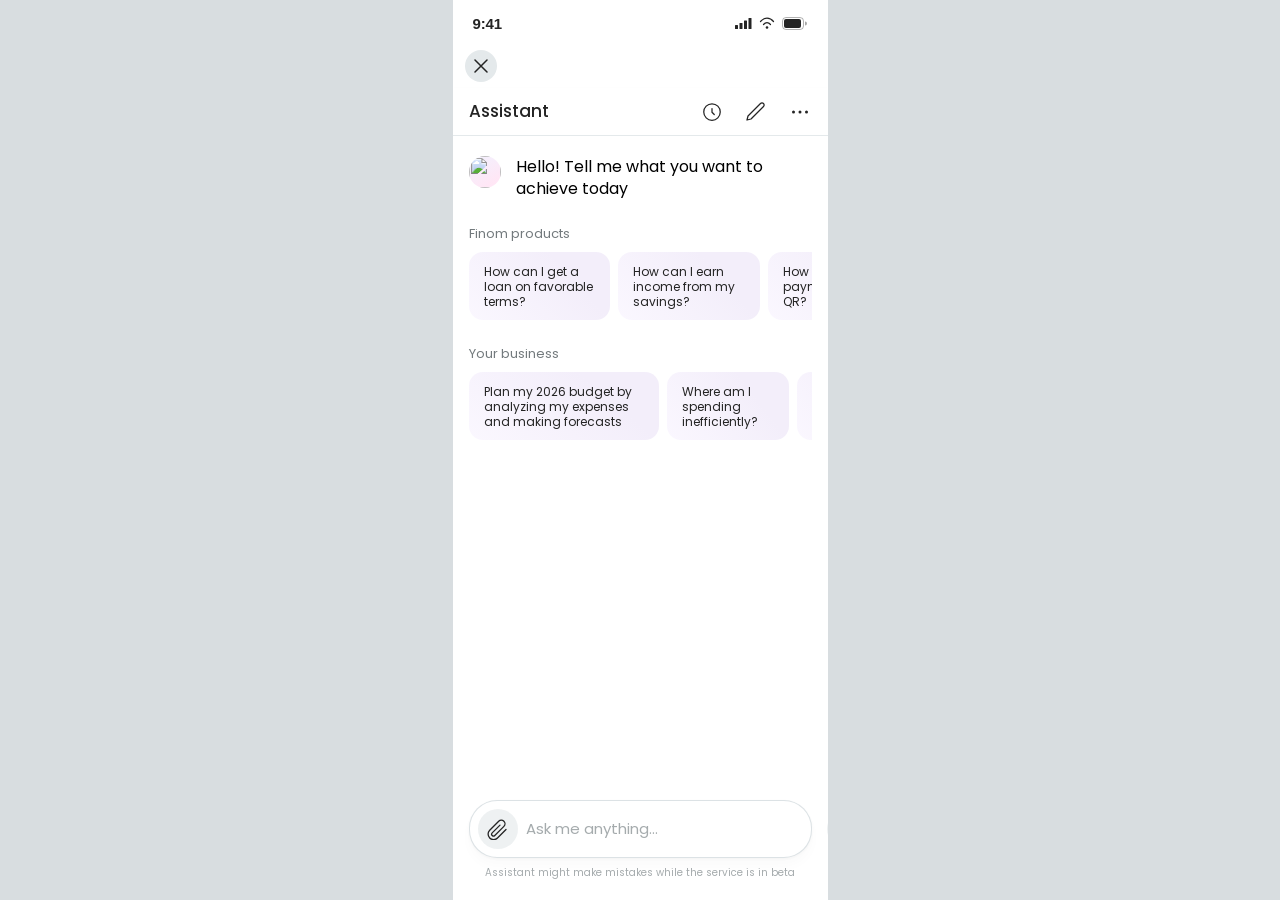
==== ai.html @ 4995c4dc "assistant-answers" ====
<!DOCTYPE html>
<html lang="en">
<head>
  <meta charset="UTF-8">
  <meta name="viewport" content="width=375, initial-scale=1.0, maximum-scale=1.0">
  <title>Finom – AI Assistant</title>
  <link href="https://fonts.googleapis.com/css2?family=Poppins:wght@400;500;600&display=swap" rel="stylesheet">
  <style>
    *, *::before, *::after { box-sizing: border-box; margin: 0; padding: 0; }

    body {
      background: #d8dde0;
      display: flex;
      justify-content: center;
      min-height: 100vh;
      font-family: 'Poppins', sans-serif;
    }

    .screen {
      width: 375px;
      background: #fff;
      height: 100vh;
      position: relative;
      display: flex;
      flex-direction: column;
      overflow: hidden;
    }

    /* ── Status bar ───────────────────────────────────────────── */
    .status-bar {
      background: #fff;
      display: flex;
      justify-content: space-between;
      align-items: center;
      padding: 14px 20px 12px 20px;
      height: 44px;
      flex-shrink: 0;
    }
    .status-time {
      font-family: -apple-system, 'SF Pro Text', sans-serif;
      font-size: 15px;
      font-weight: 600;
      color: #242424;
      letter-spacing: -0.165px;
    }
    .status-icons { display: flex; align-items: center; gap: 7px; }

    /* ── Nav top (close button row) ───────────────────────────── */
    .nav-top {
      background: #fff;
      height: 44px;
      display: flex;
      align-items: center;
      padding: 0 12px;
      flex-shrink: 0;
    }
    .close-btn {
      width: 32px;
      height: 32px;
      border-radius: 50%;
      background: rgba(37, 78, 92, 0.12);
      border: none;
      cursor: pointer;
      display: flex;
      align-items: center;
      justify-content: center;
      flex-shrink: 0;
    }

    /* ── Chat top menu ────────────────────────────────────────── */
    .chat-top-menu {
      background: #fff;
      height: 48px;
      display: flex;
      align-items: center;
      justify-content: space-between;
      padding: 0 16px;
      border-bottom: 1px solid rgba(37, 78, 92, 0.12);
      box-shadow: 0px 1px 3px rgba(0,0,0,0.03), 0px 8px 12px rgba(0,0,0,0.02);
      flex-shrink: 0;
    }
    .chat-title {
      font-size: 17px;
      font-weight: 500;
      color: #242424;
      line-height: 1;
    }
    .chat-menu-icons {
      display: flex;
      align-items: center;
      gap: 20px;
    }
    .chat-menu-icon {
      width: 24px;
      height: 24px;
      display: flex;
      align-items: center;
      justify-content: center;
      cursor: pointer;
      flex-shrink: 0;
      color: #242424;
    }

    /* ── Chat area ────────────────────────────────────────────── */
    .chat-area {
      flex: 1;
      overflow-y: auto;
      padding: 20px 16px 8px;
      display: flex;
      flex-direction: column;
      gap: 8px;
      background: #fff;
    }

    /* ── Welcome state ────────────────────────────────────────── */
    .welcome-state {
      display: flex;
      flex-direction: column;
    }
    .welcome-row {
      display: flex;
      align-items: flex-start;
      gap: 15px;
      margin-bottom: 4px;
    }
    .ai-icon {
      width: 32px;
      height: 32px;
      border-radius: 16.3px;
      background: linear-gradient(150.25deg, rgba(169, 142, 242, 0.13) 12.44%, rgba(254, 66, 180, 0.13) 78.41%);
      display: flex;
      align-items: center;
      justify-content: center;
      flex-shrink: 0;
    }
    .welcome-greeting-text {
      font-size: 16px;
      font-weight: 400;
      color: #000;
      line-height: 22px;
      max-width: 283px;
    }

    /* ── Prompt sections ──────────────────────────────────────── */
    .prompt-section {
      margin-top: 20px;
    }
    .prompt-section-label {
      font-size: 13px;
      font-weight: 400;
      color: rgba(36, 47, 51, 0.64);
      line-height: 20px;
      margin-bottom: 8px;
    }
    .prompt-cards-scroll {
      display: flex;
      flex-direction: row;
      gap: 8px;
      overflow-x: auto;
      padding-bottom: 4px;
      -ms-overflow-style: none;
      scrollbar-width: none;
    }
    .prompt-cards-scroll::-webkit-scrollbar { display: none; }

    .prompt-card {
      background: #fff;
      border: none;
      border-radius: 14px;
      width: 141.5px;
      min-width: 141.5px;
      height: 68px;
      padding: 0 15px;
      font-family: 'Poppins', sans-serif;
      font-size: 12px;
      font-weight: 400;
      color: #242424;
      line-height: 15px;
      text-align: left;
      cursor: pointer;
      flex-shrink: 0;
      box-shadow: 0px 1px 3px rgba(0,0,0,0.05), 0px 8px 12px rgba(0,0,0,0.03);
      transition: background 0.15s;
      display: flex;
      align-items: center;
    }
    .prompt-card--gradient-228 {
      background: linear-gradient(228.33deg, rgb(243, 238, 250) 30.155%, rgb(251, 248, 255) 105.17%);
      box-shadow: none;
    }
    .prompt-card--gradient-220 {
      background: linear-gradient(219.92deg, rgb(243, 238, 250) 30.155%, rgb(251, 248, 255) 105.17%);
      box-shadow: none;
    }
    .prompt-card--gradient-232 {
      background: linear-gradient(232.50deg, rgb(243, 238, 250) 30.155%, rgb(251, 248, 255) 105.17%);
      box-shadow: none;
    }
    .prompt-card--wide {
      width: 190px;
      min-width: 190px;
    }
    .prompt-card--medium {
      width: 122px;
      min-width: 122px;
    }
    .prompt-card:active { background: rgba(37, 78, 92, 0.04); }

    /* ── Chat messages ────────────────────────────────────────── */
    .chat-msg { display: flex; }
    .chat-msg--user { justify-content: flex-end; }
    .chat-msg--assistant { justify-content: flex-start; }
    .chat-msg--tool { justify-content: center; }

    .chat-bubble {
      max-width: 85%;
      padding: 10px 14px;
      border-radius: 18px;
      font-size: 14px;
      line-height: 20px;
      word-wrap: break-word;
    }
    .chat-bubble--user {
      background: #242424;
      color: #fff;
      border-bottom-right-radius: 6px;
    }
    .chat-bubble--assistant {
      background: #fff;
      color: #242424;
      border-bottom-left-radius: 6px;
      box-shadow: 0px 1px 3px rgba(0,0,0,0.05), 0px 4px 8px rgba(0,0,0,0.03);
    }
    .chat-bubble--error {
      background: rgba(231,76,60,0.1);
      color: #e74c3c;
      border-bottom-left-radius: 6px;
    }

    /* ── Tool indicators ──────────────────────────────────────── */
    .tool-indicator {
      display: inline-flex;
      align-items: center;
      gap: 8px;
      background: rgba(169,142,242,0.12);
      border-radius: 12px;
      padding: 6px 12px;
      font-size: 12px;
      color: rgba(36,47,51,0.64);
    }
    .tool-indicator__spinner {
      width: 12px;
      height: 12px;
      border: 2px solid rgba(169,142,242,0.3);
      border-top-color: #9b59b6;
      border-radius: 50%;
      animation: spin 0.8s linear infinite;
    }
    @keyframes spin { to { transform: rotate(360deg); } }

    .tool-result-pill {
      display: inline-flex;
      align-items: center;
      gap: 4px;
      background: rgba(47,168,79,0.1);
      border-radius: 12px;
      padding: 4px 12px;
      font-size: 12px;
      color: #2fa84f;
    }

    /* ── Typing indicator ─────────────────────────────────────── */
    .chat-bubble--typing {
      display: flex;
      align-items: center;
      gap: 4px;
      padding: 14px 18px;
    }
    .typing-dot {
      width: 8px;
      height: 8px;
      border-radius: 50%;
      background: rgba(36,47,51,0.25);
      animation: typingBounce 1.2s ease-in-out infinite;
    }
    .typing-dot:nth-child(2) { animation-delay: 0.15s; }
    .typing-dot:nth-child(3) { animation-delay: 0.3s; }
    @keyframes typingBounce {
      0%, 60%, 100% { transform: translateY(0); opacity: 0.4; }
      30% { transform: translateY(-6px); opacity: 1; }
    }

    /* ── Rich content inside bubbles ──────────────────────────── */
    .rich-text {
      margin: 4px 0;
      font-size: 14px;
      line-height: 20px;
    }
    .rich-card {
      background: rgba(37,78,92,0.06);
      border-radius: 14px;
      padding: 12px;
      margin: 6px 0;
    }
    .rich-card__title {
      font-size: 14px;
      font-weight: 600;
      color: #242424;
      margin-bottom: 6px;
    }
    .rich-card__subtitle {
      font-size: 12px;
      color: rgba(36,47,51,0.64);
      margin-bottom: 6px;
    }
    .rich-card__field {
      display: flex;
      justify-content: space-between;
      align-items: center;
      padding: 4px 0;
    }
    .rich-card__field + .rich-card__field {
      border-top: 1px solid rgba(36,47,51,0.06);
    }
    .rich-card__field-label {
      font-size: 13px;
      color: rgba(36,47,51,0.64);
    }
    .rich-card__field-value {
      font-size: 13px;
      font-weight: 500;
      color: #242424;
    }

    .rich-list { margin: 6px 0; }
    .rich-list__item {
      display: flex;
      align-items: center;
      justify-content: space-between;
      gap: 8px;
      padding: 6px 0;
    }
    .rich-list__item + .rich-list__item {
      border-top: 1px solid rgba(36,47,51,0.06);
    }
    .rich-list__info { flex: 1; min-width: 0; }
    .rich-list__title {
      font-size: 13px;
      font-weight: 500;
      color: #242424;
      white-space: nowrap;
      overflow: hidden;
      text-overflow: ellipsis;
    }
    .rich-list__sub {
      font-size: 11px;
      color: rgba(36,47,51,0.45);
    }
    .rich-list__trailing {
      font-size: 13px;
      font-weight: 500;
      color: #242424;
      white-space: nowrap;
      flex-shrink: 0;
    }
    .rich-list__badge {
      font-size: 11px;
      font-weight: 500;
      white-space: nowrap;
      flex-shrink: 0;
    }

    .rich-link {
      display: inline-block;
      color: #1a7aff;
      font-size: 13px;
      font-weight: 500;
      text-decoration: none;
      margin: 4px 0;
    }

    .rich-action {
      display: inline-flex;
      align-items: center;
      gap: 6px;
      background: rgba(37,78,92,0.1);
      border: none;
      border-radius: 12px;
      padding: 8px 14px;
      font-size: 13px;
      font-weight: 500;
      color: #242424;
      cursor: pointer;
      font-family: 'Poppins', sans-serif;
      margin-top: 6px;
      transition: background 0.15s;
    }
    .rich-action:active { background: rgba(37,78,92,0.18); }

    .rich-image {
      margin: 8px 0;
      border-radius: 12px;
      overflow: hidden;
    }
    .rich-image img {
      display: block;
      width: 100%;
      height: auto;
    }
    .rich-markdown {
      margin: 6px 0;
      font-size: 13px;
      line-height: 19px;
      color: #242424;
    }
    .rich-markdown__text {
      margin: 4px 0;
    }
    .rich-markdown__bullet {
      display: flex;
      gap: 8px;
      padding: 2px 0;
    }
    .rich-markdown__dot {
      color: rgba(36,47,51,0.45);
      flex-shrink: 0;
    }

    /* ── Composer ──────────────────────────────────────────────── */
    .composer {
      flex-shrink: 0;
      padding: 8px 16px 16px;
      background: #fff;
    }
    .composer-inner {
      display: flex;
      align-items: center;
      gap: 8px;
      background: #fff;
      border: 1px solid rgba(37, 78, 92, 0.16);
      border-radius: 28px;
      padding: 8px;
      box-shadow: 0px 1px 3px rgba(0,0,0,0.03), 0px 8px 12px rgba(0,0,0,0.02);
    }
    .attach-btn {
      width: 40px;
      height: 40px;
      border-radius: 20px;
      background: rgba(37, 78, 92, 0.08);
      border: none;
      cursor: pointer;
      display: flex;
      align-items: center;
      justify-content: center;
      flex-shrink: 0;
      color: #242424;
    }
    .composer-input {
      flex: 1;
      border: none;
      outline: none;
      font-size: 15px;
      font-family: 'Poppins', sans-serif;
      color: #242424;
      background: transparent;
      line-height: 20px;
    }
    .composer-input::placeholder { color: rgba(31, 46, 51, 0.4); }
    .send-btn {
      width: 40px;
      height: 40px;
      border-radius: 20px;
      background: rgba(37, 78, 92, 0.08);
      border: none;
      cursor: pointer;
      display: flex;
      align-items: center;
      justify-content: center;
      flex-shrink: 0;
      color: rgba(37, 78, 92, 0.4);
      transition: background 0.15s, color 0.15s;
    }
    .send-btn:not(:disabled) {
      background: #0b002e;
      color: #fff;
      cursor: pointer;
    }
    .send-btn:disabled {
      cursor: default;
    }
    .composer-disclaimer {
      font-size: 10px;
      color: rgba(31, 46, 51, 0.4);
      text-align: center;
      padding: 8px 0 4px;
      line-height: 14px;
    }

    /* ── History overlay ─────────────────────────────────────── */
    .history-overlay {
      position: absolute;
      inset: 0;
      background: #fff;
      z-index: 100;
      display: none;
      flex-direction: column;
      overflow: hidden;
    }
    .history-overlay.is-visible { display: flex; }

    .history-top-menu {
      background: #fff;
      height: 48px;
      display: flex;
      align-items: center;
      justify-content: space-between;
      padding: 0 16px;
      border-bottom: 1px solid rgba(37, 78, 92, 0.12);
      box-shadow: 0px 1px 3px rgba(0,0,0,0.03), 0px 8px 12px rgba(0,0,0,0.02);
      flex-shrink: 0;
    }
    .history-back {
      display: flex;
      align-items: center;
      gap: 16px;
      cursor: pointer;
      background: none;
      border: none;
      padding: 0;
    }
    .history-back-title {
      font-size: 17px;
      font-weight: 500;
      color: #242424;
      line-height: 1;
      font-family: 'Poppins', sans-serif;
    }
    .history-new-chat-icon {
      width: 24px;
      height: 24px;
      display: flex;
      align-items: center;
      justify-content: center;
      cursor: pointer;
      color: #242424;
    }

    .history-list {
      flex: 1;
      overflow-y: auto;
      padding: 16px 0;
    }
    .history-section-divider {
      height: 1px;
      background: rgba(37, 78, 92, 0.12);
      margin: 12px 16px;
    }
    .history-item {
      display: flex;
      align-items: center;
      gap: 12px;
      padding: 16px;
      border-radius: 12px;
      cursor: pointer;
      transition: background 0.15s;
    }
    .history-item:active { background: rgba(37, 78, 92, 0.04); }

    .history-item__info {
      flex: 1;
      min-width: 0;
      display: flex;
      align-items: center;
      gap: 8px;
    }
    .history-item__name {
      font-size: 15px;
      font-weight: 400;
      color: #242424;
      line-height: 24px;
      overflow: hidden;
      text-overflow: ellipsis;
      white-space: nowrap;
      flex-shrink: 1;
      min-width: 0;
    }
    .history-item__name--active {
      font-weight: 500;
    }
    .history-item__tag {
      background: rgba(74, 116, 255, 0.24);
      border-radius: 8px;
      padding: 3px 6px;
      font-size: 10px;
      font-weight: 500;
      color: #4a74ff;
      white-space: nowrap;
      flex-shrink: 0;
    }
    .history-item__right {
      display: flex;
      align-items: center;
      gap: 16px;
      flex-shrink: 0;
    }
    .history-item__badge {
      width: 8px;
      height: 8px;
      border-radius: 10px;
      background: #fe42b4;
    }
    .history-item__more {
      width: 24px;
      height: 24px;
      display: flex;
      align-items: center;
      justify-content: center;
      color: #242424;
    }

    .history-empty {
      flex: 1;
      display: flex;
      flex-direction: column;
      align-items: center;
      justify-content: center;
      gap: 8px;
      color: rgba(36, 47, 51, 0.45);
      font-size: 14px;
    }
    .history-empty svg { opacity: 0.3; }
  </style>
</head>
<body>
<div class="screen">

  <!-- STATUS BAR -->
  <div class="status-bar">
    <span class="status-time">9:41</span>
    <div class="status-icons">
      <svg width="17" height="11" viewBox="0 0 17 11" fill="none">
        <rect x="0" y="7" width="3" height="4" rx="0.5" fill="#242424"/>
        <rect x="4.5" y="5" width="3" height="6" rx="0.5" fill="#242424"/>
        <rect x="9" y="2.5" width="3" height="8.5" rx="0.5" fill="#242424"/>
        <rect x="13.5" y="0" width="3" height="11" rx="0.5" fill="#242424"/>
      </svg>
      <svg width="16" height="12" viewBox="0 0 16 12" fill="none">
        <circle cx="8" cy="10.5" r="1.3" fill="#242424"/>
        <path d="M4.5 7.5C5.6 6.2 6.7 5.6 8 5.6s2.4.6 3.5 1.9" stroke="#242424" stroke-width="1.2" stroke-linecap="round" fill="none"/>
        <path d="M1.5 4.5C3.2 2.4 5.5 1.2 8 1.2s4.8 1.2 6.5 3.3" stroke="#242424" stroke-width="1.2" stroke-linecap="round" fill="none"/>
      </svg>
      <svg width="26" height="13" viewBox="0 0 26 13" fill="none">
        <rect x="0.5" y="0.5" width="21" height="12" rx="3.5" stroke="#242424" stroke-opacity="0.35"/>
        <rect x="2" y="2" width="17" height="9" rx="2" fill="#242424"/>
        <path d="M23 4.5v4a2 2 0 000-4z" fill="#242424" fill-opacity="0.4"/>
      </svg>
    </div>
  </div>

  <!-- NAV TOP (close button) -->
  <div class="nav-top">
    <button class="close-btn" id="back-btn">
      <svg width="14" height="14" viewBox="0 0 14 14" fill="none">
        <path d="M1 1l12 12M13 1L1 13" stroke="#242424" stroke-width="1.5" stroke-linecap="round"/>
      </svg>
    </button>
  </div>

  <!-- CHAT TOP MENU -->
  <div class="chat-top-menu">
    <span class="chat-title">Assistant</span>
    <div class="chat-menu-icons">
      <!-- History / clock -->
      <div class="chat-menu-icon" id="history-btn">
        <svg width="24" height="24" viewBox="0 0 24 24" fill="none">
          <circle cx="12" cy="12" r="8.25" stroke="#242424" stroke-width="1.25"/>
          <path d="M12 8.5v3.75l2.25 2.25" stroke="#242424" stroke-width="1.25" stroke-linecap="round" stroke-linejoin="round"/>
        </svg>
      </div>
      <!-- Edit / pencil — starts new chat -->
      <div class="chat-menu-icon" id="new-chat-btn">
        <svg width="24" height="24" viewBox="0 0 24 24" fill="none">
          <path d="M16.5 3.5a2.121 2.121 0 013 3L7 19l-4 1 1-4L16.5 3.5z" stroke="#242424" stroke-width="1.25" stroke-linejoin="round"/>
        </svg>
      </div>
      <!-- More / ellipsis -->
      <div class="chat-menu-icon" id="more-btn">
        <svg width="24" height="24" viewBox="0 0 24 24" fill="none">
          <circle cx="5.5" cy="12" r="1.5" fill="#242424"/>
          <circle cx="12" cy="12" r="1.5" fill="#242424"/>
          <circle cx="18.5" cy="12" r="1.5" fill="#242424"/>
        </svg>
      </div>
    </div>
  </div>

  <!-- CHAT AREA -->
  <div class="chat-area" id="chat-area">

    <!-- Welcome state -->
    <div class="welcome-state" id="welcome-state">

      <!-- Greeting row -->
      <div class="welcome-row">
        <img class="ai-icon" src="https://www.figma.com/api/mcp/asset/6f43660a-98ba-4af8-8f41-0407f8de1122" alt="" style="object-fit:cover;">
        <p class="welcome-greeting-text" id="welcome-greeting">Hello! Tell me what you want to achieve today</p>
      </div>

      <!-- Finom products -->
      <div class="prompt-section">
        <p class="prompt-section-label">Finom products</p>
        <div class="prompt-cards-scroll">
          <button class="suggestion-chip prompt-card prompt-card--gradient-228" data-query="How can I get a loan on favorable terms?">How can I get a loan on favorable terms?</button>
          <button class="suggestion-chip prompt-card prompt-card--gradient-228" data-query="How can I earn income from my savings?">How can I earn income from my savings?</button>
          <button class="suggestion-chip prompt-card prompt-card--gradient-228" data-query="How can I accept payments via QR?">How can I accept payments via QR?</button>
        </div>
      </div>

      <!-- Your business -->
      <div class="prompt-section">
        <p class="prompt-section-label">Your business</p>
        <div class="prompt-cards-scroll">
          <button class="suggestion-chip prompt-card prompt-card--wide prompt-card--gradient-220" data-query="Plan my 2026 budget by analyzing my expenses and making forecasts">Plan my 2026 budget by analyzing my expenses and making forecasts</button>
          <button class="suggestion-chip prompt-card prompt-card--medium prompt-card--gradient-232" data-query="Where am I spending inefficiently?">Where am I spending inefficiently?</button>
          <button class="suggestion-chip prompt-card prompt-card--medium prompt-card--gradient-232" data-query="How can I save money on cards?">How can I save money on cards?</button>
        </div>
      </div>

    </div>

  </div>

  <!-- HISTORY OVERLAY -->
  <div class="history-overlay" id="history-overlay">
    <!-- Reuse status bar -->
    <div class="status-bar">
      <span class="status-time">9:41</span>
      <div class="status-icons">
        <svg width="17" height="11" viewBox="0 0 17 11" fill="none">
          <rect x="0" y="7" width="3" height="4" rx="0.5" fill="#242424"/>
          <rect x="4.5" y="5" width="3" height="6" rx="0.5" fill="#242424"/>
          <rect x="9" y="2.5" width="3" height="8.5" rx="0.5" fill="#242424"/>
          <rect x="13.5" y="0" width="3" height="11" rx="0.5" fill="#242424"/>
        </svg>
        <svg width="16" height="12" viewBox="0 0 16 12" fill="none">
          <circle cx="8" cy="10.5" r="1.3" fill="#242424"/>
          <path d="M4.5 7.5C5.6 6.2 6.7 5.6 8 5.6s2.4.6 3.5 1.9" stroke="#242424" stroke-width="1.2" stroke-linecap="round" fill="none"/>
          <path d="M1.5 4.5C3.2 2.4 5.5 1.2 8 1.2s4.8 1.2 6.5 3.3" stroke="#242424" stroke-width="1.2" stroke-linecap="round" fill="none"/>
        </svg>
        <svg width="26" height="13" viewBox="0 0 26 13" fill="none">
          <rect x="0.5" y="0.5" width="21" height="12" rx="3.5" stroke="#242424" stroke-opacity="0.35"/>
          <rect x="2" y="2" width="17" height="9" rx="2" fill="#242424"/>
          <path d="M23 4.5v4a2 2 0 000-4z" fill="#242424" fill-opacity="0.4"/>
        </svg>
      </div>
    </div>
    <!-- Close button row -->
    <div class="nav-top">
      <button class="close-btn" id="history-close-btn">
        <svg width="14" height="14" viewBox="0 0 14 14" fill="none">
          <path d="M1 1l12 12M13 1L1 13" stroke="#242424" stroke-width="1.5" stroke-linecap="round"/>
        </svg>
      </button>
    </div>
    <!-- History top menu -->
    <div class="history-top-menu">
      <button class="history-back" id="history-back-btn">
        <svg width="24" height="24" viewBox="0 0 24 24" fill="none">
          <path d="M19 12H5M5 12l6-6M5 12l6 6" stroke="#242424" stroke-width="1.5" stroke-linecap="round" stroke-linejoin="round"/>
        </svg>
        <span class="history-back-title">History</span>
      </button>
      <div class="history-new-chat-icon" id="history-new-chat-btn">
        <svg width="24" height="24" viewBox="0 0 24 24" fill="none">
          <path d="M16.5 3.5a2.121 2.121 0 013 3L7 19l-4 1 1-4L16.5 3.5z" stroke="#242424" stroke-width="1.25" stroke-linejoin="round"/>
        </svg>
      </div>
    </div>
    <!-- History list -->
    <div class="history-list" id="history-list">
      <div class="history-empty" id="history-empty">
        <svg width="48" height="48" viewBox="0 0 24 24" fill="none">
          <circle cx="12" cy="12" r="8.25" stroke="#242424" stroke-width="1.25"/>
          <path d="M12 8.5v3.75l2.25 2.25" stroke="#242424" stroke-width="1.25" stroke-linecap="round" stroke-linejoin="round"/>
        </svg>
        <span>No chat history yet</span>
      </div>
    </div>
  </div>

  <!-- COMPOSER -->
  <div class="composer">
    <div class="composer-inner">
      <button class="attach-btn">
        <svg width="22" height="22" viewBox="0 0 22 22" fill="none">
          <path d="M19 11.5l-8.5 8.5a5.5 5.5 0 01-7.8-7.8l9-9a3.67 3.67 0 015.2 5.2L7.8 17.5a1.83 1.83 0 01-2.6-2.6l7.8-7.8" stroke="currentColor" stroke-width="1.3" stroke-linecap="round" stroke-linejoin="round"/>
        </svg>
      </button>
      <input class="composer-input" id="composer-input" type="text" placeholder="Ask me anything..." autocomplete="off">
      <button class="send-btn" id="send-btn" disabled>
        <svg width="18" height="18" viewBox="0 0 18 18" fill="none">
          <path d="M9 13.5V4.5M4.5 9L9 4.5 13.5 9" stroke="currentColor" stroke-width="1.5" stroke-linecap="round" stroke-linejoin="round"/>
        </svg>
      </button>
    </div>
    <p class="composer-disclaimer">Assistant might make mistakes while the service is in beta</p>
  </div>

</div>

<script src="js/app-context.js"></script>
<script src="js/tool-registry.js"></script>
<script src="js/message-renderer.js"></script>
<script src="js/chat-engine.js"></script>
<script src="js/chat-history.js"></script>
<script src="js/ai-app.js"></script>
</body>
</html>
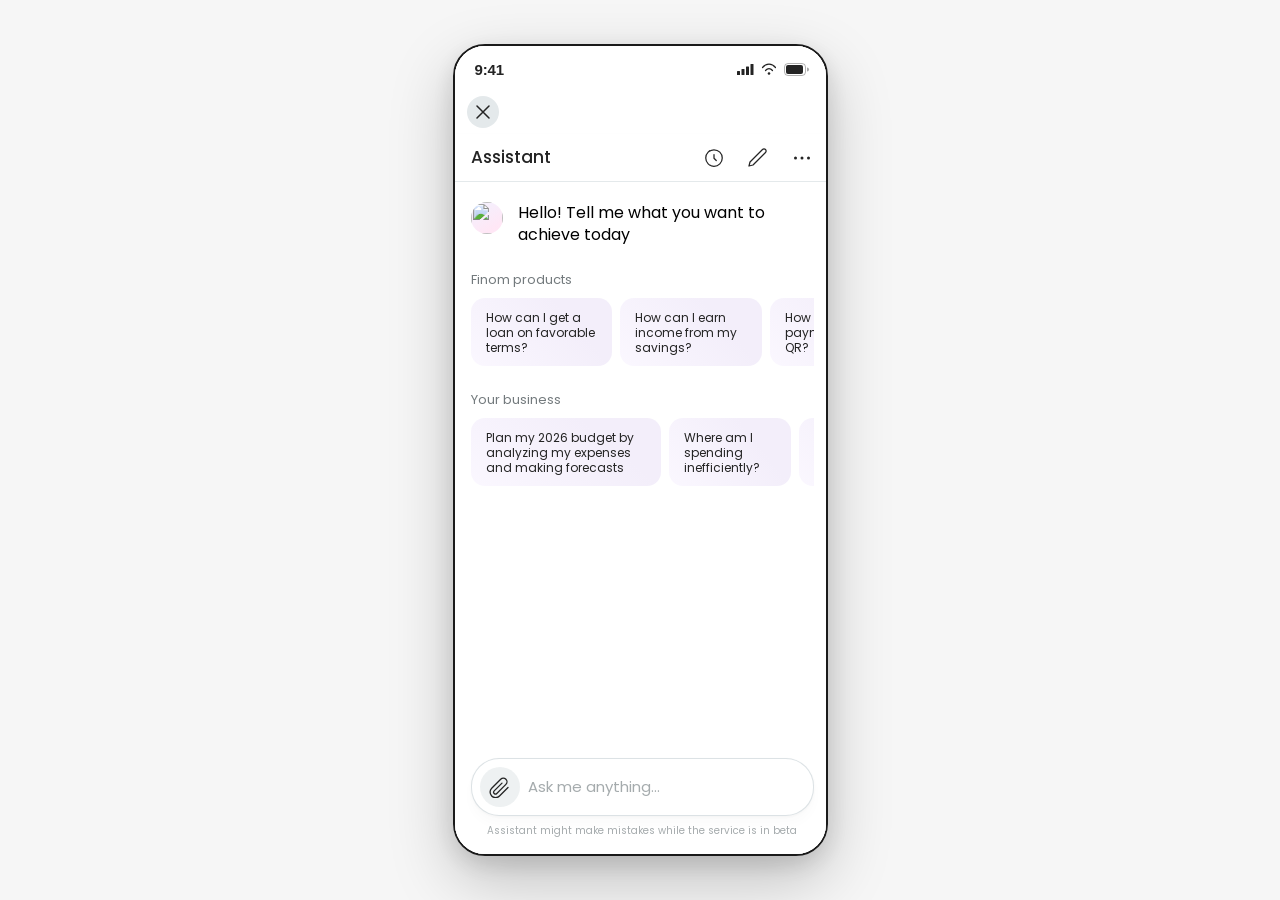
==== commit b692adb6: "upd-border" ====
--- a/ai.html
+++ b/ai.html
@@ -9,13 +9,26 @@
     *, *::before, *::after { box-sizing: border-box; margin: 0; padding: 0; }
 
     body {
-      background: #d8dde0;
+      background: #F6F6F6;
       display: flex;
       justify-content: center;
+      align-items: center;
       min-height: 100vh;
       font-family: 'Poppins', sans-serif;
     }
 
+    .device-frame {
+      width: 375px;
+      height: 812px;
+      border-radius: 32px;
+      border: 2px solid #1a1a1a;
+      box-shadow: 0 24px 64px rgba(0,0,0,0.22), 0 8px 24px rgba(0,0,0,0.12);
+      overflow: hidden;
+      position: relative;
+      flex-shrink: 0;
+      transform: translateZ(0);
+    }
+
     .screen {
       width: 375px;
       background: #fff;
@@ -24,6 +37,11 @@
       display: flex;
       flex-direction: column;
       overflow: hidden;
+    }
+
+    /* ai.html: chat fills the frame exactly */
+    .device-frame .screen {
+      height: 812px;
     }
 
     /* ── Status bar ───────────────────────────────────────────── */
@@ -397,6 +415,21 @@
     }
     .rich-action:active { background: rgba(37,78,92,0.18); }
 
+    /* ── Button group ──────────────────────────────────────────── */
+    .rich-action-group {
+      display: flex;
+      flex-wrap: wrap;
+      gap: 6px;
+      margin-top: 10px;
+    }
+    .rich-action-group .rich-action {
+      font-size: 12px;
+      padding: 6px 12px;
+      margin-top: 0;
+      border-radius: 20px;
+      border: 1px solid rgba(37,78,92,0.1);
+    }
+
     .rich-image {
       margin: 8px 0;
       border-radius: 12px;
@@ -632,6 +665,7 @@
   </style>
 </head>
 <body>
+<div class="device-frame">
 <div class="screen">
 
   <!-- STATUS BAR -->
@@ -806,7 +840,8 @@
     <p class="composer-disclaimer">Assistant might make mistakes while the service is in beta</p>
   </div>
 
-</div>
+</div><!-- /screen -->
+</div><!-- /device-frame -->
 
 <script src="js/app-context.js"></script>
 <script src="js/tool-registry.js"></script>
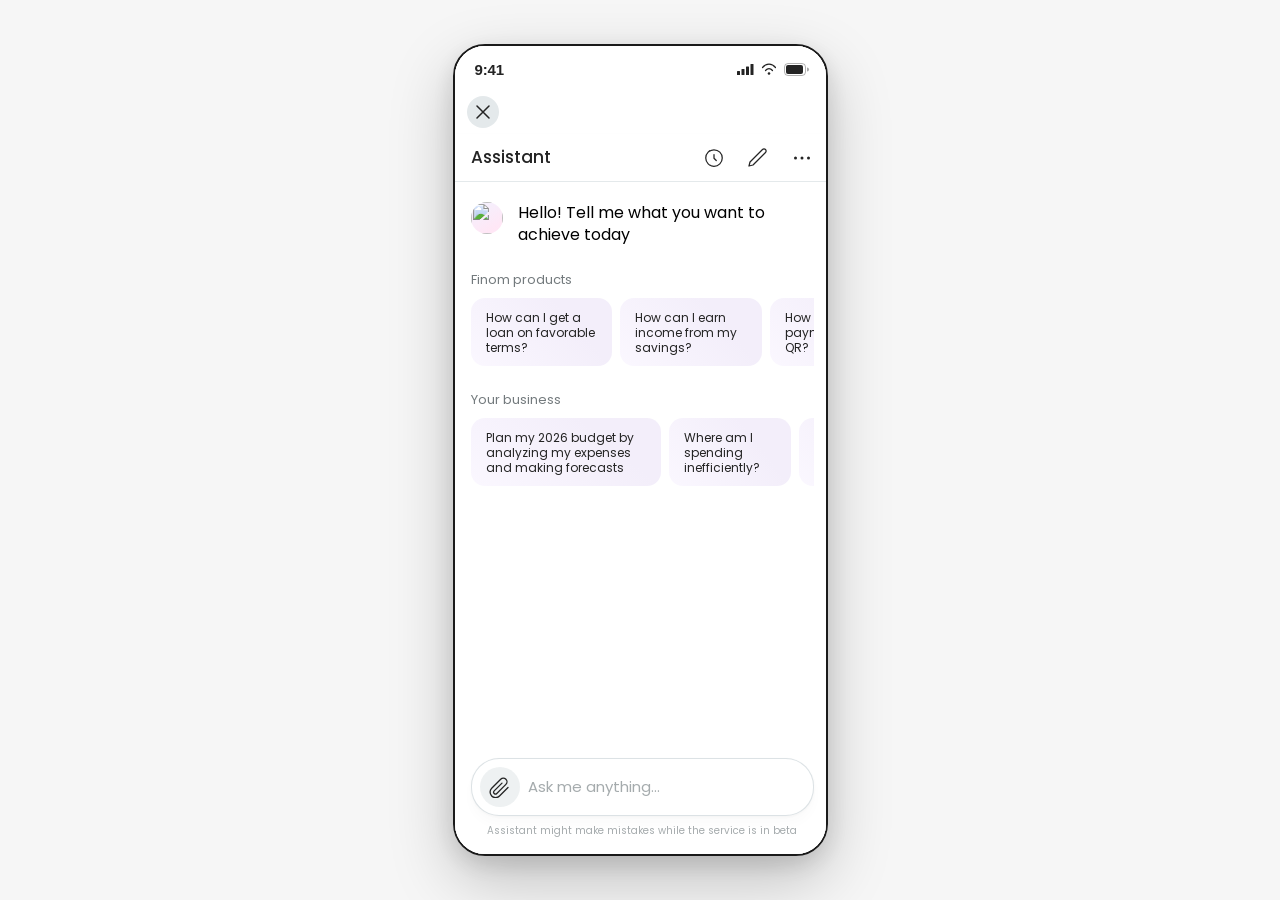
==== commit 60a95550: "add-prime-upgrade" ====
--- a/ai.html
+++ b/ai.html
@@ -7,6 +7,11 @@
   <link href="https://fonts.googleapis.com/css2?family=Poppins:wght@400;500;600&display=swap" rel="stylesheet">
   <style>
     *, *::before, *::after { box-sizing: border-box; margin: 0; padding: 0; }
+    @view-transition { navigation: auto; }
+    ::view-transition-group(ai-btn) { animation-duration: 300ms; animation-timing-function: ease-in-out; }
+    ::view-transition-old(ai-btn) { animation: 300ms ease-in-out both vt-ai-exit; }
+    ::view-transition-new(ai-btn) { animation: none; opacity: 0; }
+    @keyframes vt-ai-exit { to { opacity: 0; transform: scale(0.6); } }
 
     body {
       background: #F6F6F6;
@@ -117,6 +122,27 @@
       cursor: pointer;
       flex-shrink: 0;
       color: #242424;
+      position: relative;
+    }
+
+    /* ── History badge (unread counter) ──────────────────────── */
+    .chat-menu-badge {
+      position: absolute;
+      top: -6px;
+      right: -8px;
+      min-width: 20px;
+      height: 20px;
+      border-radius: 10px;
+      background: #fe42b4;
+      color: #fff;
+      font-size: 12px;
+      font-weight: 600;
+      display: flex;
+      align-items: center;
+      justify-content: center;
+      padding: 0 5px;
+      line-height: 1;
+      pointer-events: none;
     }
 
     /* ── Chat area ────────────────────────────────────────────── */
@@ -662,6 +688,209 @@
       font-size: 14px;
     }
     .history-empty svg { opacity: 0.3; }
+
+    /* ── Ghost AI button (view-transition target) ─────────── */
+    .ai-btn-ghost {
+      position: fixed;
+      bottom: 32px;
+      right: 20px;
+      width: 52px;
+      height: 52px;
+      border-radius: 50%;
+      background: linear-gradient(150deg, rgba(169,142,242,0.3) 12%, rgba(254,66,180,0.3) 78%);
+      border: 1px solid rgba(0,0,0,0.1);
+      box-shadow: 0 9px 16px rgba(0,0,0,0.09);
+      display: flex;
+      align-items: center;
+      justify-content: center;
+      pointer-events: none;
+      opacity: 0;
+      view-transition-name: ai-btn;
+    }
+    .ai-btn-ghost img { width: 26px; height: 29px; }
+
+    /* ═══════════════════════════════════════════
+       CARDS OVERLAY (bottom sheet)
+       ═══════════════════════════════════════════ */
+
+    .co-overlay {
+      position: fixed; inset: 0; z-index: 200;
+      pointer-events: none;
+    }
+    .co-overlay.is-open { pointer-events: all; }
+
+    .co-backdrop {
+      position: fixed; inset: 0;
+      background: rgba(0, 0, 0, 0.4);
+      cursor: pointer;
+      opacity: 0;
+      transition: opacity 300ms cubic-bezier(0.2, 0.8, 0.2, 1);
+    }
+    .co-overlay.is-open .co-backdrop { opacity: 1; }
+
+    .co-peek-card {
+      position: fixed; top: 32px; left: 50%;
+      width: 351px; height: 40px;
+      background: #d8dbdd;
+      border-radius: 20px 20px 0 0;
+      z-index: 201;
+      will-change: transform;
+      backface-visibility: hidden;
+      transform: translateX(-50%) translate3d(0, 100vh, 0);
+      transition: transform 300ms cubic-bezier(0.2, 0.8, 0.2, 1);
+    }
+    .co-overlay.is-open .co-peek-card {
+      transform: translateX(-50%) translate3d(0, 0, 0);
+    }
+
+    .co-sheet {
+      position: fixed; top: 42px; bottom: 0; left: 50%;
+      width: 375px; background: #eef1f2;
+      border-radius: 20px 20px 0 0;
+      display: flex; flex-direction: column;
+      overflow: hidden; z-index: 202;
+      will-change: transform;
+      backface-visibility: hidden;
+      transform: translateX(-50%) translate3d(0, 100vh, 0);
+      transition: transform 300ms cubic-bezier(0.2, 0.8, 0.2, 1);
+    }
+    .co-overlay.is-open .co-sheet {
+      transform: translateX(-50%) translate3d(0, 0, 0);
+    }
+
+    .co-header {
+      background: transparent; height: 44px;
+      display: flex; align-items: center; padding: 0 12px; flex-shrink: 0;
+    }
+    .co-close-btn {
+      width: 32px; height: 32px; border-radius: 50%;
+      background: rgba(37, 78, 92, 0.08); border: none; cursor: pointer;
+      display: flex; align-items: center; justify-content: center;
+    }
+
+    .co-body {
+      flex: 1; overflow-y: auto; padding: 12px 16px 40px;
+      display: flex; flex-direction: column; gap: 12px;
+      -webkit-overflow-scrolling: touch;
+    }
+
+    .co-section { background: #fff; border-radius: 20px; overflow: hidden; flex-shrink: 0; }
+
+    .co-card-wrap { display: flex; justify-content: center; padding: 16px 16px 0; }
+    .co-card {
+      width: 278px; height: 174px; border-radius: 12px;
+      background: linear-gradient(145deg, #e6e9ea 0%, #d0d5d6 55%, #e2e5e6 100%);
+      box-shadow: 0 26px 14px -20px rgba(0, 0, 0, 0.1);
+      position: relative; overflow: hidden; flex-shrink: 0;
+      border: 1px solid rgba(81, 81, 81, 0.25);
+    }
+    .co-card::before {
+      content: ''; position: absolute; inset: 0; pointer-events: none;
+      background: repeating-linear-gradient(
+        0deg, transparent, transparent 7px,
+        rgba(255,255,255,0.14) 7px, rgba(255,255,255,0.14) 8px);
+    }
+    .co-card::after {
+      content: ''; position: absolute; inset: 0; pointer-events: none;
+      background: linear-gradient(135deg, rgba(255,255,255,0.28) 0%, transparent 55%);
+    }
+    .co-card__brand {
+      position: absolute; top: 14px; left: 16px; z-index: 1;
+      font-size: 21px; font-weight: 600; font-style: italic;
+      color: #fe42b4; letter-spacing: -0.5px; line-height: 1;
+    }
+    .co-card__label-row {
+      position: absolute; bottom: 44px; left: 16px; z-index: 1;
+      display: flex; align-items: center; gap: 5px;
+    }
+    .co-card__label { font-size: 14px; font-weight: 400; color: #3a3a3a; line-height: 1; }
+    .co-card__bottom {
+      position: absolute; bottom: 14px; left: 16px; right: 16px; z-index: 1;
+      display: flex; align-items: center; justify-content: space-between;
+    }
+    .co-card__number { font-size: 13px; color: #3a3a3a; letter-spacing: 0.5px; line-height: 1; }
+    .co-card__visa { font-size: 16px; font-style: italic; font-weight: 800; color: #1a1f71; letter-spacing: -1px; }
+
+    .co-card-actions { display: flex; justify-content: center; padding: 16px 8px 14px; }
+    .co-card-action {
+      flex: 1; max-width: 96px;
+      display: flex; flex-direction: column; align-items: center; gap: 6px;
+      background: none; border: none; cursor: pointer; padding: 0;
+    }
+    .co-card-action__icon {
+      width: 44px; height: 44px; border-radius: 50%;
+      background: rgba(37, 78, 92, 0.1);
+      display: flex; align-items: center; justify-content: center;
+    }
+    .co-card-action__label { font-size: 13px; color: #242424; line-height: 18px; }
+
+    .co-row {
+      display: flex; align-items: center; gap: 16px;
+      padding: 0 16px; min-height: 54px; cursor: pointer;
+    }
+    .co-row + .co-row { border-top: 1px solid rgba(36, 47, 51, 0.08); }
+
+    .co-icon-block {
+      width: 32px; height: 32px; border-radius: 8px;
+      background: rgba(37, 78, 92, 0.1);
+      display: flex; align-items: center; justify-content: center; flex-shrink: 0;
+    }
+
+    .co-row > .co-row-title { flex: 1; }
+    .co-row-text { flex: 1; display: flex; flex-direction: column; gap: 1px; padding: 8px 0; min-width: 0; }
+    .co-row-title { font-size: 17px; font-weight: 400; color: #242424; line-height: 22px; }
+    .co-row-sub { font-size: 13px; color: rgba(36, 47, 51, 0.64); line-height: 20px; }
+
+    .co-limits-header {
+      display: flex; align-items: center; justify-content: space-between; padding: 8px 16px 6px;
+    }
+    .co-section-title { font-size: 17px; font-weight: 600; color: #242424; line-height: 22px; }
+    .co-limit-item { padding: 10px 16px 4px; }
+    .co-limit-item + .co-limit-item { padding-top: 6px; }
+    .co-limit-label { display: block; font-size: 13px; color: rgba(36,47,51,0.64); line-height: 20px; margin-bottom: 2px; }
+    .co-limit-value { font-size: 17px; color: #242424; line-height: 22px; margin-bottom: 8px; }
+    .co-limit-total { color: rgba(36, 47, 51, 0.64); }
+    .co-progress {
+      height: 4px; border-radius: 2px;
+      background: rgba(37, 78, 92, 0.12); overflow: hidden; margin-bottom: 10px;
+    }
+    .co-progress__fill { height: 100%; border-radius: 2px; background: #fe42b4; }
+
+    .co-benefits-headline { padding: 8px 16px 4px; }
+    .co-benefits-title { font-size: 17px; font-weight: 600; color: #242424; line-height: 22px; }
+
+    .co-home-indicator {
+      flex-shrink: 0; display: flex; justify-content: center;
+      padding: 8px 0 6px; background: #eef1f2;
+    }
+    .co-home-indicator__bar {
+      width: 134px; height: 5px; border-radius: 100px;
+      background: #242424;
+    }
+
+    /* ── Prime card variant ──────────────────── */
+    .co-overlay.co-prime .co-peek-card { background: #3a3a3e; }
+
+    .co-card--prime {
+      background: linear-gradient(135deg, #2a2a2e 0%, #3a3a40 100%) !important;
+      border-color: rgba(255,255,255,0.1) !important;
+    }
+    .co-card--prime::before {
+      background: radial-gradient(circle at top right, rgba(254,66,180,0.15) 0%, transparent 70%) !important;
+    }
+    .co-card--prime::after { background: none !important; }
+    .co-card--prime .co-card__brand { color: #fff; }
+    .co-card--prime .co-card__label { color: rgba(255,255,255,0.7); }
+    .co-card--prime .co-card__number { color: rgba(255,255,255,0.7); }
+    .co-card--prime .co-card__visa { color: rgba(255,255,255,0.8); }
+
+    .co-card__prime-badge {
+      background: rgba(254,66,180,0.25); border-radius: 6px;
+      padding: 2px 8px; font-size: 10px; font-weight: 600;
+      color: #fe42b4; letter-spacing: 0.5px;
+    }
+
+    .co-benefit-icon--prime { background: rgba(254,66,180,0.1) !important; }
   </style>
 </head>
 <body>
@@ -840,14 +1069,309 @@
     <p class="composer-disclaimer">Assistant might make mistakes while the service is in beta</p>
   </div>
 
+  <!-- Ghost AI button for view-transition -->
+  <div class="ai-btn-ghost" aria-hidden="true">
+    <img src="https://www.figma.com/api/mcp/asset/827b64a1-f7d3-470b-ae4e-bb74ea4e36b9" alt="" width="26" height="29">
+  </div>
+
+  <!-- ═══════════════════════════════════════════
+       CARDS OVERLAY (Prime bottom sheet)
+       ═══════════════════════════════════════════ -->
+  <div id="cards-overlay" class="co-overlay" aria-hidden="true" role="dialog" aria-modal="true">
+    <div class="co-backdrop" id="co-backdrop"></div>
+    <div class="co-peek-card"></div>
+    <div class="co-sheet" id="co-sheet" tabindex="-1">
+      <div class="co-header">
+        <button class="co-close-btn" id="co-close-btn" aria-label="Close card">
+          <svg width="14" height="14" viewBox="0 0 14 14" fill="none">
+            <path d="M1 1l12 12M13 1L1 13" stroke="#242424" stroke-width="1.6" stroke-linecap="round"/>
+          </svg>
+        </button>
+      </div>
+      <div class="co-body" id="co-body"></div>
+      <div class="co-home-indicator"><div class="co-home-indicator__bar"></div></div>
+    </div>
+  </div>
+
 </div><!-- /screen -->
 </div><!-- /device-frame -->
 
+<script>
+/* Reveal the ghost AI button right before the browser takes the old-page
+   snapshot so the view-transition animates a visible element back to the
+   destination page — gives a seamless "button reappears" effect. */
+document.addEventListener('pageswap', function () {
+  var g = document.querySelector('.ai-btn-ghost');
+  if (g) g.style.opacity = '1';
+});
+</script>
 <script src="js/app-context.js"></script>
 <script src="js/tool-registry.js"></script>
 <script src="js/message-renderer.js"></script>
 <script src="js/chat-engine.js"></script>
 <script src="js/chat-history.js"></script>
 <script src="js/ai-app.js"></script>
+
+<!-- ═══════════════════════════════════════════
+     CARDS OVERLAY — open / close / Prime content
+     ═══════════════════════════════════════════ -->
+<script>
+(function () {
+  var overlay  = document.getElementById('cards-overlay');
+  var sheet    = document.getElementById('co-sheet');
+  var backdrop = document.getElementById('co-backdrop');
+  var closeBtn = document.getElementById('co-close-btn');
+  var coBody   = document.getElementById('co-body');
+  var screen   = document.querySelector('.screen');
+
+  var FOCUSABLE = 'button, [href], input, select, textarea, [tabindex]:not([tabindex="-1"])';
+  var lastFocused = null;
+  var populated = false;
+
+  /* ── Prime card overlay content ──────────────────────── */
+  function populatePrimeContent() {
+    if (populated) return;
+    populated = true;
+    overlay.classList.add('co-prime');
+
+    coBody.innerHTML =
+      /* ── Card visual + actions ─────────────────── */
+      '<div class="co-section">' +
+        '<div class="co-card-wrap">' +
+          '<div class="co-card co-card--prime">' +
+            '<span class="co-card__brand">finom</span>' +
+            '<div class="co-card__label-row">' +
+              '<span class="co-card__label">Physical</span>' +
+              '<span class="co-card__prime-badge">PRIME</span>' +
+            '</div>' +
+            '<div class="co-card__bottom">' +
+              '<span class="co-card__number">\u00b7\u00b7\u00b7\u00b7 2290\u00a0\u00a012/27</span>' +
+              '<span class="co-card__visa">VISA</span>' +
+            '</div>' +
+          '</div>' +
+        '</div>' +
+        '<div class="co-card-actions">' +
+          '<button class="co-card-action">' +
+            '<div class="co-card-action__icon">' +
+              '<svg width="20" height="20" viewBox="0 0 20 20" fill="none">' +
+                '<path d="M1.5 10C1.5 10 4.5 4 10 4s8.5 6 8.5 6-3 6-8.5 6S1.5 10 1.5 10z" stroke="#242424" stroke-width="1.3" fill="none"/>' +
+                '<circle cx="10" cy="10" r="2.5" stroke="#242424" stroke-width="1.3" fill="none"/>' +
+              '</svg>' +
+            '</div>' +
+            '<span class="co-card-action__label">Details</span>' +
+          '</button>' +
+          '<button class="co-card-action">' +
+            '<div class="co-card-action__icon">' +
+              '<svg width="20" height="20" viewBox="0 0 20 20" fill="none">' +
+                '<rect x="3.5" y="9" width="13" height="9" rx="2" stroke="#242424" stroke-width="1.3" fill="none"/>' +
+                '<path d="M7 9V6.5a3 3 0 016 0V9" stroke="#242424" stroke-width="1.3" stroke-linecap="round"/>' +
+                '<circle cx="10" cy="13.5" r="1" fill="#242424"/>' +
+              '</svg>' +
+            '</div>' +
+            '<span class="co-card-action__label">Freeze</span>' +
+          '</button>' +
+          '<button class="co-card-action">' +
+            '<div class="co-card-action__icon">' +
+              '<svg width="20" height="20" viewBox="0 0 20 20" fill="none">' +
+                '<circle cx="10" cy="10" r="6.5" stroke="#242424" stroke-width="1.3" fill="none"/>' +
+                '<circle cx="10" cy="10" r="2" stroke="#242424" stroke-width="1.3" fill="none"/>' +
+                '<path d="M10 2v2M10 16v2M2 10h2M16 10h2M4.22 4.22l1.42 1.42M14.36 14.36l1.42 1.42M4.22 15.78l1.42-1.42M14.36 5.64l1.42-1.42" stroke="#242424" stroke-width="1.1" stroke-linecap="round"/>' +
+              '</svg>' +
+            '</div>' +
+            '<span class="co-card-action__label">Settings</span>' +
+          '</button>' +
+        '</div>' +
+      '</div>' +
+
+      /* ── All transactions ──────────────────────── */
+      '<div class="co-section">' +
+        '<div class="co-row" id="co-all-tx">' +
+          '<div class="co-icon-block">' +
+            '<svg width="16" height="16" viewBox="0 0 16 16" fill="none">' +
+              '<path d="M2 4h12M2 7.5h9M2 11h6" stroke="#242424" stroke-width="1.1" stroke-linecap="round"/>' +
+              '<path d="M11.5 8.5v6M9.5 12.5l2 2 2-2" stroke="#242424" stroke-width="1.1" stroke-linecap="round" stroke-linejoin="round"/>' +
+            '</svg>' +
+          '</div>' +
+          '<span class="co-row-title">All transactions</span>' +
+          '<svg width="12" height="12" viewBox="0 0 12 12" fill="none">' +
+            '<path d="M4.5 3L7.5 6L4.5 9" stroke="rgba(36,47,51,0.35)" stroke-width="1.2" stroke-linecap="round" stroke-linejoin="round"/>' +
+          '</svg>' +
+        '</div>' +
+      '</div>' +
+
+      /* ── Cardholder + Linked account ───────────── */
+      '<div class="co-section">' +
+        '<div class="co-row">' +
+          '<div class="co-icon-block">' +
+            '<svg width="16" height="16" viewBox="0 0 16 16" fill="none">' +
+              '<circle cx="8" cy="6" r="2.5" stroke="#242424" stroke-width="1.1" fill="none"/>' +
+              '<path d="M3 14c0-2.8 2.2-5 5-5s5 2.2 5 5" stroke="#242424" stroke-width="1.1" stroke-linecap="round" fill="none"/>' +
+            '</svg>' +
+          '</div>' +
+          '<div class="co-row-text">' +
+            '<span class="co-row-title">Cardholder</span>' +
+            '<span class="co-row-sub">ANTONIO LA MURA</span>' +
+          '</div>' +
+          '<svg width="12" height="12" viewBox="0 0 12 12" fill="none">' +
+            '<path d="M4.5 3L7.5 6L4.5 9" stroke="rgba(36,47,51,0.35)" stroke-width="1.2" stroke-linecap="round" stroke-linejoin="round"/>' +
+          '</svg>' +
+        '</div>' +
+        '<div class="co-row">' +
+          '<div class="co-icon-block">' +
+            '<svg width="16" height="16" viewBox="0 0 16 16" fill="none">' +
+              '<path d="M9 7l1-1a2.83 2.83 0 014 4l-2 2a2.83 2.83 0 01-4-4" stroke="#242424" stroke-width="1.1" stroke-linecap="round"/>' +
+              '<path d="M7 9l-1 1a2.83 2.83 0 01-4-4l2-2a2.83 2.83 0 014 4" stroke="#242424" stroke-width="1.1" stroke-linecap="round"/>' +
+            '</svg>' +
+          '</div>' +
+          '<div class="co-row-text">' +
+            '<span class="co-row-title">Linked to Main</span>' +
+            '<span class="co-row-sub">DE89 3704 0044 0532 0130 00</span>' +
+          '</div>' +
+          '<svg width="12" height="12" viewBox="0 0 12 12" fill="none">' +
+            '<path d="M4.5 3L7.5 6L4.5 9" stroke="rgba(36,47,51,0.35)" stroke-width="1.2" stroke-linecap="round" stroke-linejoin="round"/>' +
+          '</svg>' +
+        '</div>' +
+      '</div>' +
+
+      /* ── Limits ────────────────────────────────── */
+      '<div class="co-section">' +
+        '<div class="co-limits-header">' +
+          '<h2 class="co-section-title">Limits</h2>' +
+        '</div>' +
+        '<div class="co-limit-item">' +
+          '<span class="co-limit-label">Online payments</span>' +
+          '<div class="co-limit-value">3 200 \u20ac <span class="co-limit-total">/ 15 000 \u20ac</span></div>' +
+          '<div class="co-progress"><div class="co-progress__fill" style="width:21.3%"></div></div>' +
+        '</div>' +
+        '<div class="co-limit-item">' +
+          '<span class="co-limit-label">ATM withdrawals</span>' +
+          '<div class="co-limit-value">800 \u20ac <span class="co-limit-total">/ 5 000 \u20ac</span></div>' +
+          '<div class="co-progress"><div class="co-progress__fill" style="width:16%"></div></div>' +
+        '</div>' +
+        '<div class="co-limit-item">' +
+          '<span class="co-limit-label">Contactless / Apple\u00a0Pay</span>' +
+          '<div class="co-limit-value">1 450 \u20ac <span class="co-limit-total">/ 10 000 \u20ac</span></div>' +
+          '<div class="co-progress"><div class="co-progress__fill" style="width:14.5%"></div></div>' +
+        '</div>' +
+      '</div>' +
+
+      /* ── Prime benefits ────────────────────────── */
+      '<div class="co-section">' +
+        '<div class="co-benefits-headline">' +
+          '<h2 class="co-benefits-title">Prime benefits</h2>' +
+        '</div>' +
+        '<div class="co-row">' +
+          '<div class="co-icon-block co-benefit-icon--prime">' +
+            '<svg width="16" height="16" viewBox="0 0 16 16" fill="none">' +
+              '<path d="M8 1.5l1.8 3.7L14 5.8l-3 2.8.7 4.1L8 10.9l-3.7 1.8.7-4.1-3-2.8 4.2-.6L8 1.5z" stroke="#fe42b4" stroke-width="1.1" stroke-linejoin="round" fill="none"/>' +
+            '</svg>' +
+          '</div>' +
+          '<span class="co-row-title">1% cashback on all card payments</span>' +
+          '<svg width="12" height="12" viewBox="0 0 12 12" fill="none">' +
+            '<path d="M4.5 3L7.5 6L4.5 9" stroke="rgba(36,47,51,0.35)" stroke-width="1.2" stroke-linecap="round" stroke-linejoin="round"/>' +
+          '</svg>' +
+        '</div>' +
+        '<div class="co-row">' +
+          '<div class="co-icon-block co-benefit-icon--prime">' +
+            '<svg width="16" height="16" viewBox="0 0 16 16" fill="none">' +
+              '<circle cx="8" cy="8" r="5.5" stroke="#fe42b4" stroke-width="1.1" fill="none"/>' +
+              '<path d="M4.5 8h7M8 4.5v7" stroke="#fe42b4" stroke-width="1.1" stroke-linecap="round"/>' +
+            '</svg>' +
+          '</div>' +
+          '<span class="co-row-title">Zero FX fees up to \u20ac20,000 / mo</span>' +
+          '<svg width="12" height="12" viewBox="0 0 12 12" fill="none">' +
+            '<path d="M4.5 3L7.5 6L4.5 9" stroke="rgba(36,47,51,0.35)" stroke-width="1.2" stroke-linecap="round" stroke-linejoin="round"/>' +
+          '</svg>' +
+        '</div>' +
+        '<div class="co-row">' +
+          '<div class="co-icon-block co-benefit-icon--prime">' +
+            '<svg width="16" height="16" viewBox="0 0 16 16" fill="none">' +
+              '<path d="M3 11c0-2.8 2.2-5 5-5s5 2.2 5 5" stroke="#fe42b4" stroke-width="1.1" stroke-linecap="round" fill="none"/>' +
+              '<circle cx="8" cy="11.5" r="1" fill="#fe42b4"/>' +
+              '<path d="M5 4l1.5 1.5M11 4l-1.5 1.5" stroke="#fe42b4" stroke-width="1.1" stroke-linecap="round"/>' +
+            '</svg>' +
+          '</div>' +
+          '<span class="co-row-title">2 lounge visits per quarter</span>' +
+          '<svg width="12" height="12" viewBox="0 0 12 12" fill="none">' +
+            '<path d="M4.5 3L7.5 6L4.5 9" stroke="rgba(36,47,51,0.35)" stroke-width="1.2" stroke-linecap="round" stroke-linejoin="round"/>' +
+          '</svg>' +
+        '</div>' +
+        '<div class="co-row">' +
+          '<div class="co-icon-block co-benefit-icon--prime">' +
+            '<svg width="16" height="16" viewBox="0 0 16 16" fill="none">' +
+              '<rect x="4" y="2" width="8" height="12" rx="1.5" stroke="#fe42b4" stroke-width="1.1" fill="none"/>' +
+              '<path d="M6.5 11h3" stroke="#fe42b4" stroke-width="1.1" stroke-linecap="round"/>' +
+            '</svg>' +
+          '</div>' +
+          '<span class="co-row-title">Monthly eSIM data (1 GB)</span>' +
+          '<svg width="12" height="12" viewBox="0 0 12 12" fill="none">' +
+            '<path d="M4.5 3L7.5 6L4.5 9" stroke="rgba(36,47,51,0.35)" stroke-width="1.2" stroke-linecap="round" stroke-linejoin="round"/>' +
+          '</svg>' +
+        '</div>' +
+      '</div>';
+
+    /* Wire All transactions row */
+    var allTx = document.getElementById('co-all-tx');
+    if (allTx) {
+      allTx.addEventListener('click', function () {
+        window.location.href = 'transactions.html';
+      });
+    }
+  }
+
+  /* ── Open / Close ────────────────────────────── */
+
+  function openCardsOverlay() {
+    populatePrimeContent();
+    lastFocused = document.activeElement;
+    overlay.classList.add('is-open');
+    overlay.setAttribute('aria-hidden', 'false');
+    var pos = screen.scrollTop;
+    setTimeout(function () {
+      sheet.focus({ preventScroll: true });
+      screen.scrollTop = pos;
+    }, 50);
+  }
+
+  function closeCardsOverlay() {
+    overlay.classList.remove('is-open');
+    overlay.setAttribute('aria-hidden', 'true');
+    if (lastFocused) {
+      var pos = screen.scrollTop;
+      lastFocused.focus({ preventScroll: true });
+      screen.scrollTop = pos;
+    }
+  }
+
+  /* ── Focus trap ──────────────────────────────── */
+
+  function trapFocus(e) {
+    if (!overlay.classList.contains('is-open')) return;
+    var focusable = Array.prototype.slice.call(sheet.querySelectorAll(FOCUSABLE));
+    if (!focusable.length) return;
+    var first = focusable[0];
+    var last  = focusable[focusable.length - 1];
+    if (e.key === 'Tab') {
+      if (e.shiftKey) {
+        if (document.activeElement === first) { e.preventDefault(); last.focus(); }
+      } else {
+        if (document.activeElement === last)  { e.preventDefault(); first.focus(); }
+      }
+    }
+  }
+
+  /* ── Wire event listeners ────────────────────── */
+
+  backdrop.addEventListener('click', closeCardsOverlay);
+  closeBtn.addEventListener('click', closeCardsOverlay);
+  document.addEventListener('keydown', function (e) {
+    if (e.key === 'Escape' && overlay.classList.contains('is-open')) closeCardsOverlay();
+    trapFocus(e);
+  });
+
+  /* Listen for "View your Prime card" button click from message-renderer */
+  document.addEventListener('finom:open_card_overlay', openCardsOverlay);
+})();
+</script>
 </body>
 </html>
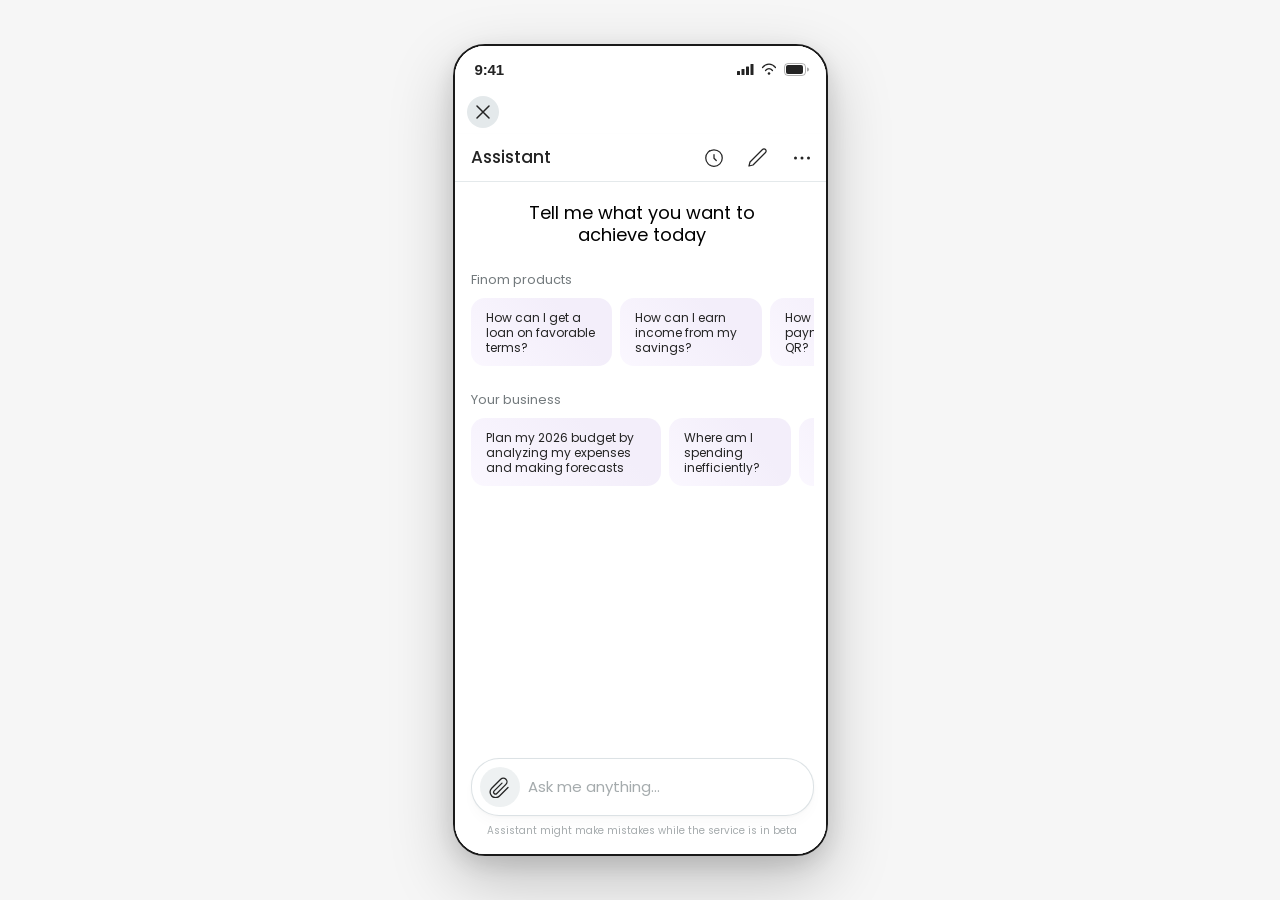
==== commit 3a78f06d: "upd-fin" ====
--- a/ai.html
+++ b/ai.html
@@ -5,6 +5,7 @@
   <meta name="viewport" content="width=375, initial-scale=1.0, maximum-scale=1.0">
   <title>Finom – AI Assistant</title>
   <link href="https://fonts.googleapis.com/css2?family=Poppins:wght@400;500;600&display=swap" rel="stylesheet">
+  <link rel="stylesheet" href="css/ai-icon.css">
   <style>
     *, *::before, *::after { box-sizing: border-box; margin: 0; padding: 0; }
     @view-transition { navigation: auto; }
@@ -163,26 +164,17 @@
     }
     .welcome-row {
       display: flex;
-      align-items: flex-start;
-      gap: 15px;
+      align-items: center;
+      justify-content: center;
       margin-bottom: 4px;
     }
-    .ai-icon {
-      width: 32px;
-      height: 32px;
-      border-radius: 16.3px;
-      background: linear-gradient(150.25deg, rgba(169, 142, 242, 0.13) 12.44%, rgba(254, 66, 180, 0.13) 78.41%);
-      display: flex;
-      align-items: center;
-      justify-content: center;
-      flex-shrink: 0;
-    }
     .welcome-greeting-text {
-      font-size: 16px;
+      font-size: 18px;
       font-weight: 400;
       color: #000;
       line-height: 22px;
-      max-width: 283px;
+      text-align: center;
+      max-width: 248px;
     }
 
     /* ── Prompt sections ──────────────────────────────────────── */
@@ -690,24 +682,7 @@
     .history-empty svg { opacity: 0.3; }
 
     /* ── Ghost AI button (view-transition target) ─────────── */
-    .ai-btn-ghost {
-      position: fixed;
-      bottom: 32px;
-      right: 20px;
-      width: 52px;
-      height: 52px;
-      border-radius: 50%;
-      background: linear-gradient(150deg, rgba(169,142,242,0.3) 12%, rgba(254,66,180,0.3) 78%);
-      border: 1px solid rgba(0,0,0,0.1);
-      box-shadow: 0 9px 16px rgba(0,0,0,0.09);
-      display: flex;
-      align-items: center;
-      justify-content: center;
-      pointer-events: none;
-      opacity: 0;
-      view-transition-name: ai-btn;
-    }
-    .ai-btn-ghost img { width: 26px; height: 29px; }
+    /* .ai-btn-ghost styles live in css/ai-icon.css */
 
     /* ═══════════════════════════════════════════
        CARDS OVERLAY (bottom sheet)
@@ -965,8 +940,7 @@
 
       <!-- Greeting row -->
       <div class="welcome-row">
-        <img class="ai-icon" src="https://www.figma.com/api/mcp/asset/6f43660a-98ba-4af8-8f41-0407f8de1122" alt="" style="object-fit:cover;">
-        <p class="welcome-greeting-text" id="welcome-greeting">Hello! Tell me what you want to achieve today</p>
+        <p class="welcome-greeting-text" id="welcome-greeting">Tell me what you want to achieve today</p>
       </div>
 
       <!-- Finom products -->
@@ -1070,8 +1044,8 @@
   </div>
 
   <!-- Ghost AI button for view-transition -->
-  <div class="ai-btn-ghost" aria-hidden="true">
-    <img src="https://www.figma.com/api/mcp/asset/827b64a1-f7d3-470b-ae4e-bb74ea4e36b9" alt="" width="26" height="29">
+  <div class="ai-btn-ghost" data-ai-icon aria-hidden="true">
+    <img src="Button.svg" alt="">
   </div>
 
   <!-- ═══════════════════════════════════════════
@@ -1105,11 +1079,12 @@
   if (g) g.style.opacity = '1';
 });
 </script>
+<script src="js/chat-history.js"></script>
+<script src="js/ai-icon.js"></script>
 <script src="js/app-context.js"></script>
 <script src="js/tool-registry.js"></script>
 <script src="js/message-renderer.js"></script>
 <script src="js/chat-engine.js"></script>
-<script src="js/chat-history.js"></script>
 <script src="js/ai-app.js"></script>
 
 <!-- ═══════════════════════════════════════════
--- a/css/ai-icon.css
+++ b/css/ai-icon.css
@@ -0,0 +1,93 @@
+/* ══════════════════════════════════════════════════════════════
+   AI Icon — unified component styles
+   All AI icon button variants (tab-bar, overlay float, ghost)
+   share this stylesheet.  Page-specific positioning (fixed,
+   bottom, right, z-index, opacity, transition) lives in each
+   page's embedded <style> block so this file stays generic.
+   ══════════════════════════════════════════════════════════════ */
+
+/* ── Base: shared by every variant ───────────────────────── */
+[data-ai-icon] {
+  position: relative;
+  overflow: visible;
+  background: none;
+  border: none;
+  box-shadow: none;
+  cursor: pointer;
+  padding: 0;
+  display: flex;
+  align-items: center;
+  justify-content: center;
+}
+
+/* The Button.svg is 84×84 with its own gradient circle + shadow.
+   The visible circle is 52 px wide, centred inside the 84 px canvas.
+   Displaying at 84×84 and centring it over the 52×52 hit-area means
+   the circle aligns exactly while the shadow overflows naturally. */
+[data-ai-icon] > img {
+  position: absolute;
+  top: 50%;
+  left: 50%;
+  transform: translate(-50%, -50%);
+  width: 84px;
+  height: 84px;
+  pointer-events: none;
+}
+
+/* ── Badge ────────────────────────────────────────────────── */
+.ai-icon__badge {
+  position: absolute;
+  top: -2px;
+  right: -2px;
+  min-width: 20px;
+  height: 20px;
+  border-radius: 10px;
+  background: #fe42b4;
+  color: #fff;
+  font-size: 12px;
+  font-weight: 600;
+  display: flex;
+  align-items: center;
+  justify-content: center;
+  padding: 0 5px;
+  line-height: 1;
+  pointer-events: none;
+  z-index: 1;
+}
+
+/* ── Tab-bar variant (.ai-btn) ────────────────────────────── */
+.ai-btn {
+  width: 52px;
+  height: 52px;
+  flex-shrink: 0;
+  transform: translateY(10px);
+  view-transition-name: ai-btn;
+}
+
+/* ── Ghost placeholder used in ai.html for view-transition ── */
+/* Matches the tab-bar transform so the shared-element animation
+   starts/ends at the same visual position as .ai-btn. */
+.ai-btn-ghost {
+  position: fixed;
+  bottom: 32px;
+  right: 20px;
+  width: 52px;
+  height: 52px;
+  pointer-events: none;
+  opacity: 0;
+  transform: translateY(10px);
+  view-transition-name: ai-btn;
+}
+
+/* ── Overlay floating variant (.ai-float) ─────────────────── */
+/* Positional rules (fixed, right, bottom, z-index) are kept
+   per-page.  Only the shared visual rules live here. */
+.ai-float {
+  width: 52px;
+  height: 52px;
+  border-radius: 50%;
+  opacity: 0;
+  pointer-events: none;
+  transition: opacity 200ms ease;
+}
+.ai-float:active { transform: scale(0.95); }
